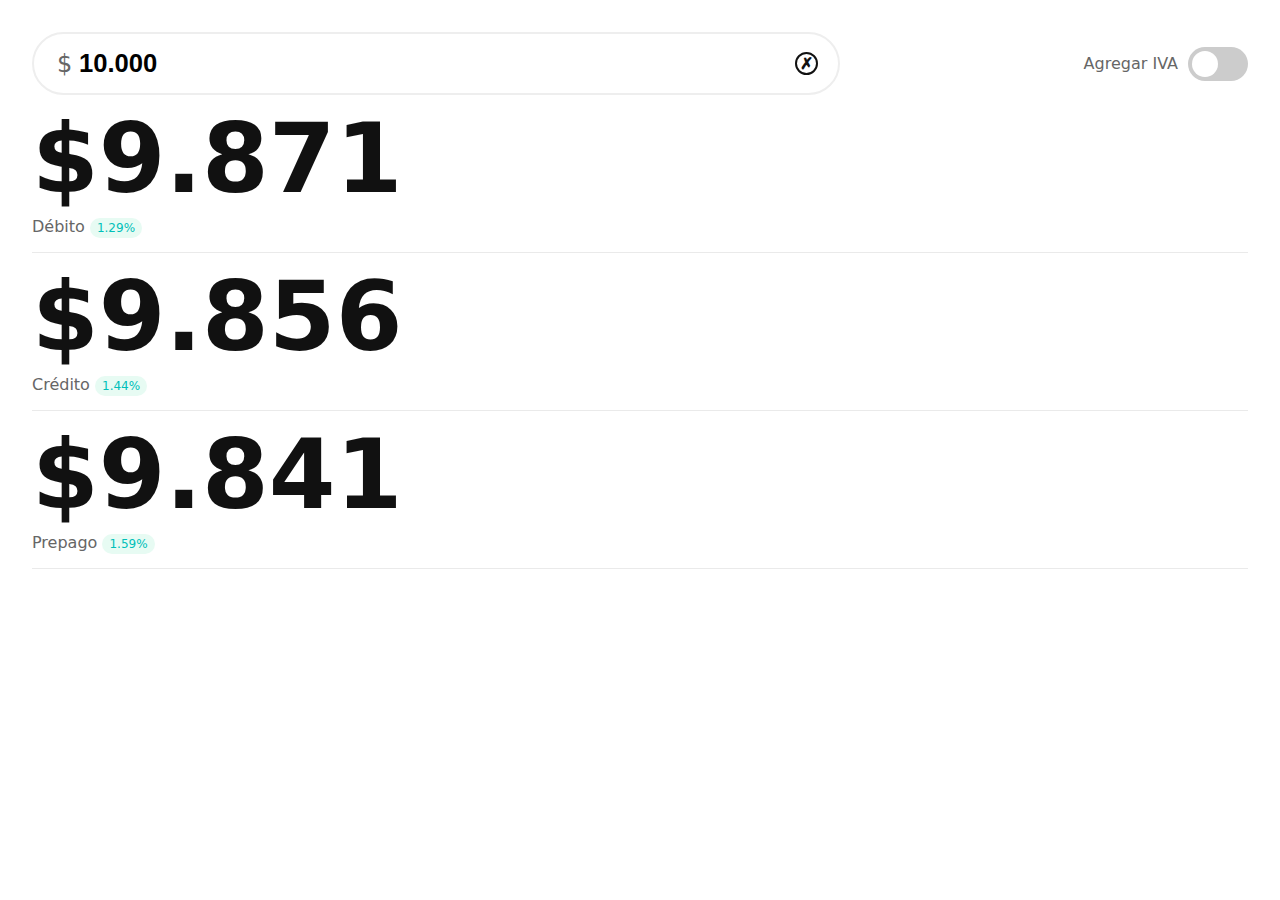
==== index.html @ 074b24e7 "Change namefile" ====
<!DOCTYPE html>
<html>
<head>
    <meta charset="utf-8">
    <title>Calculadora Comisiones</title>
    <link crossorigin="anonymous" media="all" rel="stylesheet" href="style.comm.min.css" />
    <meta name="viewport" content="width=device-width, initial-scale=1.0, maximum-scale=1.0, user-scalable=no" />
    <meta http-equiv="X-UA-Compatible" content="ie=edge" />

    <meta name="description" content="Calculadora de comisiones para Compraquí">
    <meta name="author" content="@notdarriagada">
</head>
<body>
<main role="main" id="main">
    <div class="inner-app">
        <div class="flex-form">
            <aside class="c-6">
                <label for="cost">$</label>
                <input type="text" value="" id="cost" name="cost" inputmode="decimal" oninput="setFormat('cost');fixOrder();getNum();" />
                <button type="button" class="clear">&cross;</button> 
                <!-- <button onclick="fixOrder();" class="boton-calcular">Calcular</button> -->
            </aside>
            <aside class="end-flex">
                <label for="check">Agregar IVA</label>
                <label class="switch">
                    <input type="checkbox" name="check" id="check" onclick="fixOrder();" />
                    <span class="slider round"></span>
                  </label>

            </aside>
        </div>

        <section class="resultados">
            <div>
                <h1 id="debito">$0</h1>
                <span>Débito <i id="data-debito"></i></span>
            </div>

            <div>
                <h1 id="credito">$0</h1>
                <span>Crédito <i id="data-credito"></i></span>
            </div>

            <div>
                <h1 id="prepago">$0</h1>
                <span>Prepago <i id="data-prepago"></i></span>
            </div>
        </section>
    </div>
</main>
<script src="main.comm.min.js"></script>      
</body>
</html>
---- style.comm.min.css ----
*{-webkit-box-sizing:border-box;-moz-box-sizing:border-box;box-sizing:border-box;font-weight:400}html,body,div,span,applet,object,iframe,h1,h2,h3,h4,h5,h6,p,blockquote,pre,a,abbr,acronym,address,big,cite,code,del,dfn,em,img,ins,kbd,q,s,samp,small,strike,strong,sub,sup,tt,var,b,u,i,center,dl,dt,dd,ol,ul,li,fieldset,form,label,legend,table,caption,tbody,tfoot,thead,tr,th,td,article,aside,canvas,details,embed,figure,figcaption,footer,header,hgroup,menu,nav,output,ruby,section,summary,time,mark,audio,video{margin:0;padding:0;border:0;font-size:100%;font:inherit;vertical-align:baseline}article,aside,details,figcaption,figure,footer,header,hgroup,menu,nav,section{display:block}ol,ul{list-style:none}blockquote,q{quotes:none}blockquote:before,blockquote:after,q:before,q:after{content:'';content:none}table{border-collapse:collapse;border-spacing:0}a{text-decoration:none}body{padding:2em;font-size:100%;color:#666;font-family:system-ui,-apple-system,BlinkMacSystemFont,'Segoe UI',Roboto,Oxygen,Ubuntu,Cantarell,'Open Sans','Helvetica Neue',sans-serif}h1{font-size:6rem;line-height:1;margin-bottom:10px;font-weight:600;color:#111}.resultados>*{padding:1pc 0;border-bottom:1px solid #eaeaea}#cost{padding:15px 45px;font-size:1.6rem;font-weight:600;border-radius:400px;border:2px solid #eee;position:relative;width:80%}button{padding:20px;border:none;color:#fff;border-radius:6px;background-color:#111;font-weight:600;font-size:1rem;cursor:pointer;display:inline-block;border:2px solid #111}button:hover,button:focus{color:#fff;background-color:#333;border-color:#333}span i{color:#00C0B9;background-color:#e7fbf3;padding:3px 7px;border-radius:400px;font-weight:500;font-size:12px}.flex-form{display:flex;align-items:center;justify-content:space-between;gap:4px}.p-relative{position:relative}.c-6{width:100%}.c-6 label{position:absolute;z-index:1;margin:18px 25px;font-size:1.5rem}.end-flex{display:flex;align-items:center;justify-content:end;width:20%}.end-flex .switch{margin-left:10px}.clear{width:13px;height:13px;position:absolute;display:inline-flex;align-items:center;justify-content:center;z-index:1;margin:20px -45px;border-radius:400px;padding:.6pc;color:#111;border:2px solid #111;background:none}header{padding:2pc 0}.switch{position:relative;display:inline-block;width:60px;height:34px}.switch input{opacity:0;width:0;height:0}.slider{position:absolute;cursor:pointer;top:0;left:0;right:0;bottom:0;background-color:#ccc;-webkit-transition:.4s;transition:.4s}.slider:before{position:absolute;content:"";height:26px;width:26px;left:4px;bottom:4px;background-color:#fff;-webkit-transition:.4s;transition:.4s}input:checked+.slider{background-color:#00C0B9}input:focus+.slider{box-shadow:0 0 1px #00C0B9}input:checked+.slider:before{-webkit-transform:translateX(26px);-ms-transform:translateX(26px);transform:translateX(26px)}.slider.round{border-radius:34px}.slider.round:before{border-radius:50%}
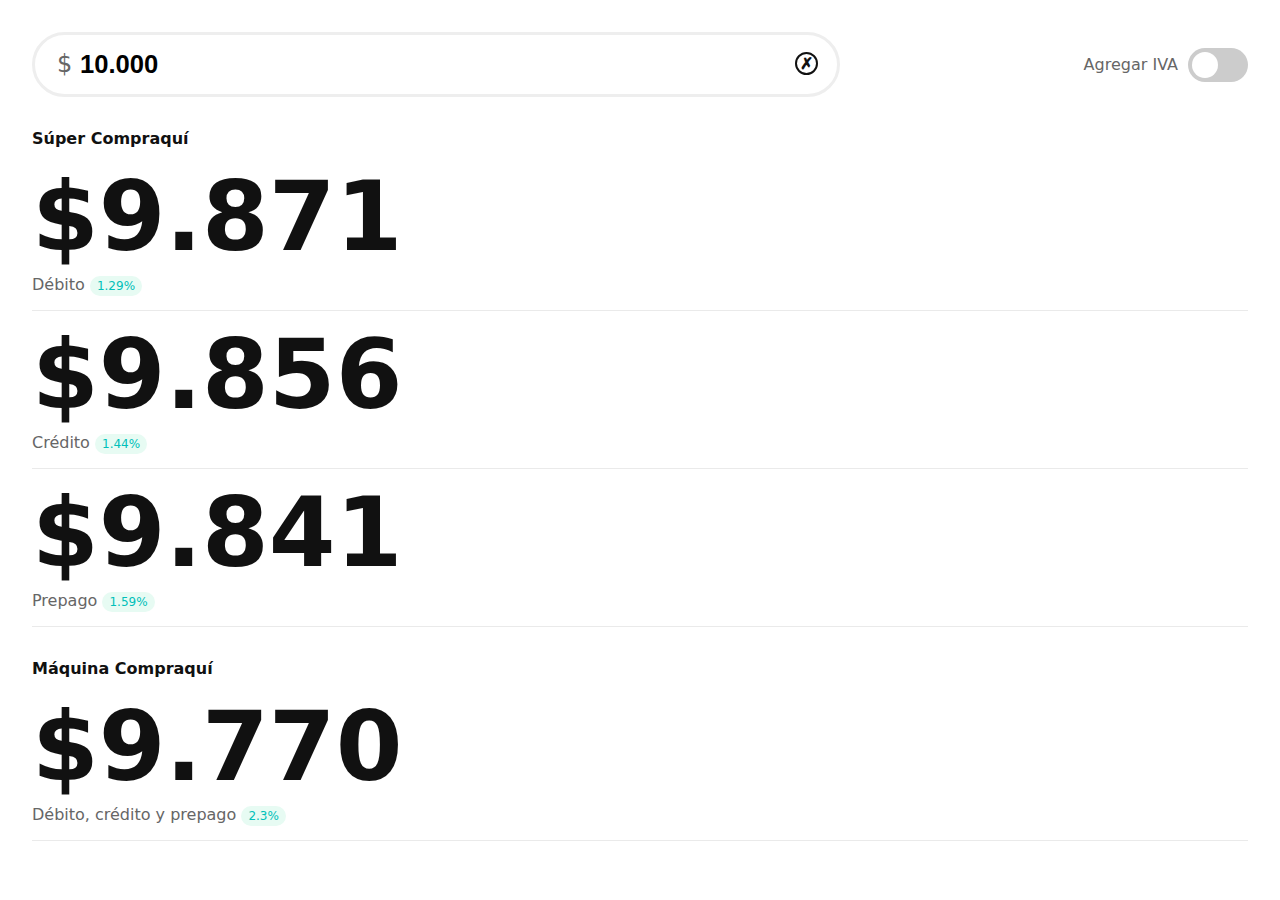
==== commit 2c5b11a9: "Funcionalidad de MPOS" ====
--- a/index.html
+++ b/index.html
@@ -17,8 +17,7 @@
             <aside class="c-6">
                 <label for="cost">$</label>
                 <input type="text" value="" id="cost" name="cost" inputmode="decimal" oninput="setFormat('cost');fixOrder();getNum();" />
-                <button type="button" class="clear">&cross;</button> 
-                <!-- <button onclick="fixOrder();" class="boton-calcular">Calcular</button> -->
+                <button type="button" class="clear">&cross;</button>
             </aside>
             <aside class="end-flex">
                 <label for="check">Agregar IVA</label>
@@ -31,6 +30,9 @@
         </div>
 
         <section class="resultados">
+
+            <h2>Súper Compraquí</h2>
+
             <div>
                 <h1 id="debito">$0</h1>
                 <span>Débito <i id="data-debito"></i></span>
@@ -45,6 +47,13 @@
                 <h1 id="prepago">$0</h1>
                 <span>Prepago <i id="data-prepago"></i></span>
             </div>
+
+            <h2>Máquina Compraquí</h2>
+
+            <div>
+                <h1 id="mpos">$0</h1>
+                <span>Débito, crédito y prepago <i id="data-mpos"></i></span>
+            </div>
         </section>
     </div>
 </main>
--- a/style.comm.min.css
+++ b/style.comm.min.css
@@ -1 +1 @@
-*{-webkit-box-sizing:border-box;-moz-box-sizing:border-box;box-sizing:border-box;font-weight:400}html,body,div,span,applet,object,iframe,h1,h2,h3,h4,h5,h6,p,blockquote,pre,a,abbr,acronym,address,big,cite,code,del,dfn,em,img,ins,kbd,q,s,samp,small,strike,strong,sub,sup,tt,var,b,u,i,center,dl,dt,dd,ol,ul,li,fieldset,form,label,legend,table,caption,tbody,tfoot,thead,tr,th,td,article,aside,canvas,details,embed,figure,figcaption,footer,header,hgroup,menu,nav,output,ruby,section,summary,time,mark,audio,video{margin:0;padding:0;border:0;font-size:100%;font:inherit;vertical-align:baseline}article,aside,details,figcaption,figure,footer,header,hgroup,menu,nav,section{display:block}ol,ul{list-style:none}blockquote,q{quotes:none}blockquote:before,blockquote:after,q:before,q:after{content:'';content:none}table{border-collapse:collapse;border-spacing:0}a{text-decoration:none}body{padding:2em;font-size:100%;color:#666;font-family:system-ui,-apple-system,BlinkMacSystemFont,'Segoe UI',Roboto,Oxygen,Ubuntu,Cantarell,'Open Sans','Helvetica Neue',sans-serif}h1{font-size:6rem;line-height:1;margin-bottom:10px;font-weight:600;color:#111}.resultados>*{padding:1pc 0;border-bottom:1px solid #eaeaea}#cost{padding:15px 45px;font-size:1.6rem;font-weight:600;border-radius:400px;border:2px solid #eee;position:relative;width:80%}button{padding:20px;border:none;color:#fff;border-radius:6px;background-color:#111;font-weight:600;font-size:1rem;cursor:pointer;display:inline-block;border:2px solid #111}button:hover,button:focus{color:#fff;background-color:#333;border-color:#333}span i{color:#00C0B9;background-color:#e7fbf3;padding:3px 7px;border-radius:400px;font-weight:500;font-size:12px}.flex-form{display:flex;align-items:center;justify-content:space-between;gap:4px}.p-relative{position:relative}.c-6{width:100%}.c-6 label{position:absolute;z-index:1;margin:18px 25px;font-size:1.5rem}.end-flex{display:flex;align-items:center;justify-content:end;width:20%}.end-flex .switch{margin-left:10px}.clear{width:13px;height:13px;position:absolute;display:inline-flex;align-items:center;justify-content:center;z-index:1;margin:20px -45px;border-radius:400px;padding:.6pc;color:#111;border:2px solid #111;background:none}header{padding:2pc 0}.switch{position:relative;display:inline-block;width:60px;height:34px}.switch input{opacity:0;width:0;height:0}.slider{position:absolute;cursor:pointer;top:0;left:0;right:0;bottom:0;background-color:#ccc;-webkit-transition:.4s;transition:.4s}.slider:before{position:absolute;content:"";height:26px;width:26px;left:4px;bottom:4px;background-color:#fff;-webkit-transition:.4s;transition:.4s}input:checked+.slider{background-color:#00C0B9}input:focus+.slider{box-shadow:0 0 1px #00C0B9}input:checked+.slider:before{-webkit-transform:translateX(26px);-ms-transform:translateX(26px);transform:translateX(26px)}.slider.round{border-radius:34px}.slider.round:before{border-radius:50%}+*{-webkit-box-sizing:border-box;-moz-box-sizing:border-box;box-sizing:border-box;font-weight:400}html,body,div,span,applet,object,iframe,h1,h2,h3,h4,h5,h6,p,blockquote,pre,a,abbr,acronym,address,big,cite,code,del,dfn,em,img,ins,kbd,q,s,samp,small,strike,strong,sub,sup,tt,var,b,u,i,center,dl,dt,dd,ol,ul,li,fieldset,form,label,legend,table,caption,tbody,tfoot,thead,tr,th,td,article,aside,canvas,details,embed,figure,figcaption,footer,header,hgroup,menu,nav,output,ruby,section,summary,time,mark,audio,video{margin:0;padding:0;border:0;font-size:100%;font:inherit;vertical-align:baseline}article,aside,details,figcaption,figure,footer,header,hgroup,menu,nav,section{display:block}ol,ul{list-style:none}blockquote,q{quotes:none}blockquote:before,blockquote:after,q:before,q:after{content:'';content:none}table{border-collapse:collapse;border-spacing:0}a{text-decoration:none}::selection{color:#fff;background-color:#111}body{padding:2em;font-size:100%;color:#666;font-family:system-ui,-apple-system,BlinkMacSystemFont,'Segoe UI',Roboto,Oxygen,Ubuntu,Cantarell,'Open Sans','Helvetica Neue',sans-serif}h1{font-size:6rem;line-height:1;margin-bottom:10px;font-weight:600;color:#111}.resultados>div{padding:1pc 0;border-bottom:1px solid #eaeaea}h2{padding:2pc 0 .3pc;font-weight:700;color:#111;display:inline-block}#cost{padding:15px 45px;font-size:1.6rem;font-weight:600;border-radius:400px;border:3px solid #eee;position:relative;width:80%}#cost:hover,#cost:focus,#cost:active{border-color:#111;outline:none}button{padding:20px;border:none;color:#fff;border-radius:6px;background-color:#111;font-weight:600;font-size:1rem;cursor:pointer;display:inline-block;border:2px solid #111}button:hover,button:focus{color:#fff;background-color:#333;border-color:#333}span i{color:#00C0B9;background-color:#e7fbf3;padding:3px 7px;border-radius:400px;font-weight:500;font-size:12px}.flex-form{display:flex;align-items:center;justify-content:space-between;gap:4px}.p-relative{position:relative}.c-6{width:100%}.c-6 label{position:absolute;z-index:1;margin:18px 25px;font-size:1.5rem}.end-flex{display:flex;align-items:center;justify-content:end;width:20%}.end-flex .switch{margin-left:10px}.clear{width:13px;height:13px;position:absolute;display:inline-flex;align-items:center;justify-content:center;z-index:1;margin:20px -45px;border-radius:400px;padding:.6pc;color:#111;border:2px solid #111;background:none}header{padding:2pc 0}.switch{position:relative;display:inline-block;width:60px;height:34px}.switch input{opacity:0;width:0;height:0}.slider{position:absolute;cursor:pointer;top:0;left:0;right:0;bottom:0;background-color:#ccc;-webkit-transition:.4s;transition:.4s}.slider:before{position:absolute;content:"";height:26px;width:26px;left:4px;bottom:4px;background-color:#fff;-webkit-transition:.4s;transition:.4s}input:checked+.slider{background-color:#00C0B9}input:focus+.slider{box-shadow:0 0 1px #00C0B9}input:checked+.slider:before{-webkit-transform:translateX(26px);-ms-transform:translateX(26px);transform:translateX(26px)}.slider.round{border-radius:34px}.slider.round:before{border-radius:50%}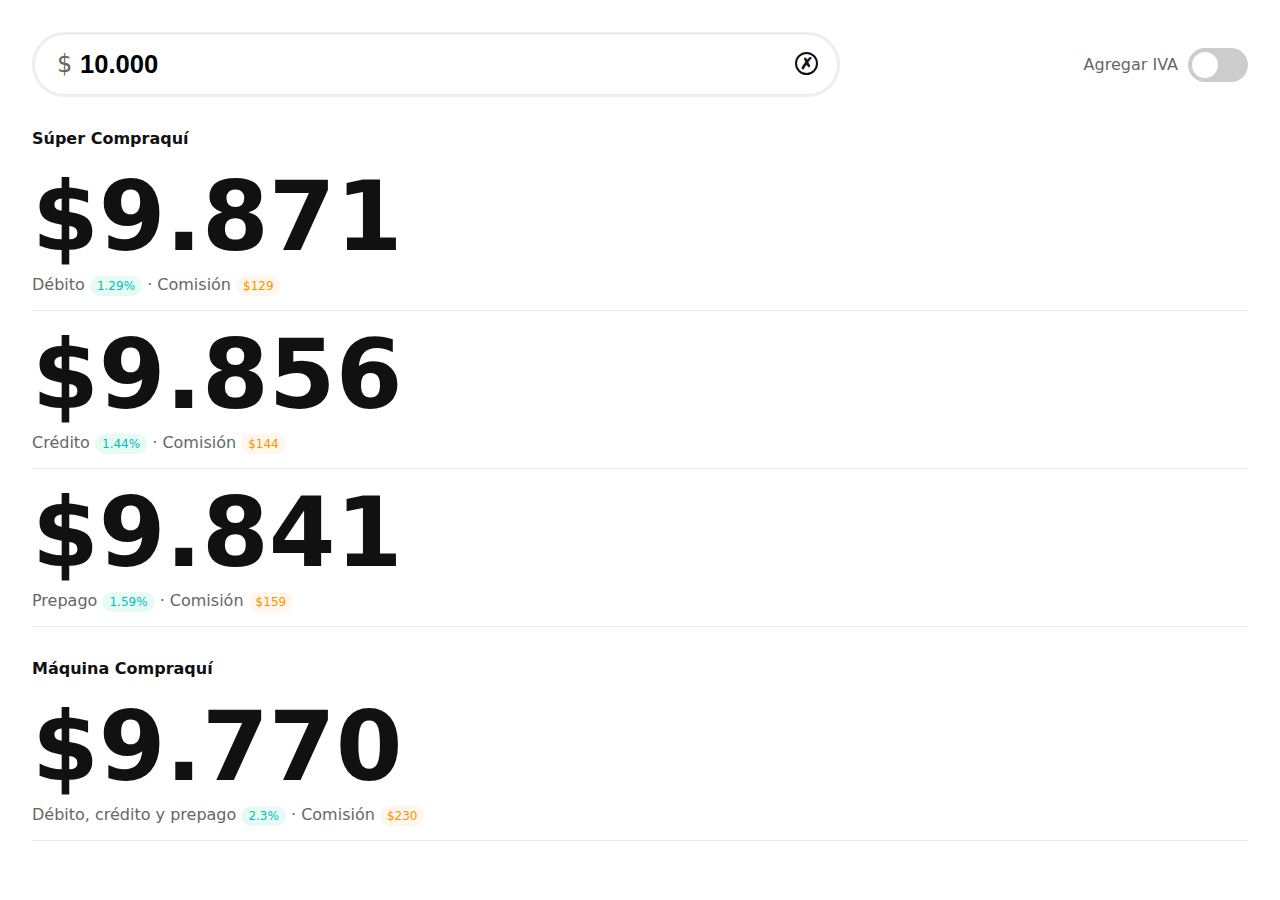
==== commit 7a61c012: "Agrego monto de comision" ====
--- a/index.html
+++ b/index.html
@@ -3,7 +3,7 @@
 <head>
     <meta charset="utf-8">
     <title>Calculadora Comisiones</title>
-    <link crossorigin="anonymous" media="all" rel="stylesheet" href="style.comm.min.css" />
+    <link media="all" rel="stylesheet" href="style.comm.css" />
     <meta name="viewport" content="width=device-width, initial-scale=1.0, maximum-scale=1.0, user-scalable=no" />
     <meta http-equiv="X-UA-Compatible" content="ie=edge" />
 
@@ -35,28 +35,28 @@
 
             <div>
                 <h1 id="debito">$0</h1>
-                <span>Débito <i id="data-debito"></i></span>
+                <span>Débito <i id="data-debito"></i> &middot; Comisión <i id="comision-debito"></i></span>
             </div>
 
             <div>
                 <h1 id="credito">$0</h1>
-                <span>Crédito <i id="data-credito"></i></span>
+                <span>Crédito <i id="data-credito"></i> &middot; Comisión <i id="comision-credito"></i></span>
             </div>
 
             <div>
                 <h1 id="prepago">$0</h1>
-                <span>Prepago <i id="data-prepago"></i></span>
+                <span>Prepago <i id="data-prepago"></i> &middot; Comisión <i id="comision-prepago"></i></span>
             </div>
 
             <h2>Máquina Compraquí</h2>
 
             <div>
                 <h1 id="mpos">$0</h1>
-                <span>Débito, crédito y prepago <i id="data-mpos"></i></span>
+                <span>Débito, crédito y prepago <i id="data-mpos"></i> &middot; Comisión <i id="comision-mpos"></i></span>
             </div>
         </section>
     </div>
 </main>
-<script src="main.comm.min.js"></script>      
+<script src="main.comm.js"></script>      
 </body>
 </html>        --- a/style.comm.css
+++ b/style.comm.css
@@ -0,0 +1,248 @@
+* { -webkit-box-sizing: border-box; -moz-box-sizing: border-box; box-sizing: border-box; font-weight: 400; }
+
+html, body, div, span, applet, object, iframe,
+h1, h2, h3, h4, h5, h6, p, blockquote, pre,
+a, abbr, acronym, address, big, cite, code,
+del, dfn, em, img, ins, kbd, q, s, samp,
+small, strike, strong, sub, sup, tt, var,
+b, u, i, center,
+dl, dt, dd, ol, ul, li,
+fieldset, form, label, legend,
+table, caption, tbody, tfoot, thead, tr, th, td,
+article, aside, canvas, details, embed, 
+figure, figcaption, footer, header, hgroup, 
+menu, nav, output, ruby, section, summary,
+time, mark, audio, video {
+	margin: 0;
+	padding: 0;
+	border: 0;
+	font-size: 100%;
+	font: inherit;
+	vertical-align: baseline;
+}
+/* HTML5 display-role reset for older browsers */
+article, aside, details, figcaption, figure, 
+footer, header, hgroup, menu, nav, section {
+	display: block;
+}
+
+ol, ul {
+	list-style: none;
+}
+blockquote, q {
+	quotes: none;
+}
+blockquote:before, blockquote:after,
+q:before, q:after {
+	content: '';
+	content: none;
+}
+table {
+	border-collapse: collapse;
+	border-spacing: 0;
+}
+
+a {
+    text-decoration: none;
+}
+
+::selection {
+  color: #fff;
+  background-color: #111;
+}
+
+
+        body {
+            padding: 2em;
+            font-size: 100%;
+            color: #666;
+            font-family: system-ui, -apple-system, BlinkMacSystemFont, 'Segoe UI', Roboto, Oxygen, Ubuntu, Cantarell, 'Open Sans', 'Helvetica Neue', sans-serif;
+        }
+
+        h1 {
+            font-size: 6rem;
+            line-height: 1;
+            margin-bottom: 10px;
+            font-weight: 600;
+            color:#111;
+        }
+
+        .resultados > div {
+            padding: 1pc 0;
+            border-bottom: 1px solid #eaeaea;
+        }
+
+        h2 {
+          padding: 2pc 0 .3pc;
+          font-weight: 700;
+          color: #111;
+          display: inline-block;
+        }
+
+        #cost {
+            padding: 15px 45px;
+            font-size: 1.6rem;
+            font-weight: 600;
+            border-radius: 400px;
+            border: 3px solid #eee;
+            position: relative;
+            width: 80%;
+        }
+
+        #cost:hover,
+        #cost:focus,
+        #cost:active {
+          border-color: #111;
+          outline: none;
+        }
+
+        button {
+            padding:20px;
+            border: none;
+            color: #fff;
+            border-radius: 6px;
+            background-color: #111;
+            font-weight: 600;
+            font-size: 1rem;
+            cursor: pointer;
+            display: inline-block;
+            border: 2px solid #111;
+        }
+
+        button:hover,
+        button:focus {
+            color: #fff;
+            background-color: #333;
+            border-color: #333;
+        }
+
+        span i {
+            color: #00C0B9;
+            background-color: #e7fbf3;
+            padding: 3px 7px;
+            border-radius: 400px;
+            font-weight: 500;
+            font-size: 12px;
+        }
+
+
+        #comision-debito,
+        #comision-credito,
+        #comision-prepago,
+        #comision-mpos {
+          color: #FF9100;
+          background-color: #FFF6EE;
+        }
+
+        .flex-form {
+            display: flex;
+            align-items: center;
+            justify-content: space-between;
+            gap: 4px;
+        }
+
+        .p-relative {
+            position: relative;
+        }
+
+        .c-6 {
+            width: 100%;
+        }
+
+        .c-6 label {
+            position: absolute;
+            z-index: 1;
+            margin: 18px 25px;
+            font-size: 1.5rem;
+        }
+
+        .end-flex {
+            display: flex;
+            align-items: center;
+            justify-content: end;
+            width: 20%;
+        }
+
+        .end-flex .switch {
+            margin-left: 10px;
+        }
+
+        .clear {
+            width: 13px;
+            height: 13px;
+            position: absolute;
+            display: inline-flex;
+            align-items: center;
+            justify-content: center;
+            z-index: 1;
+            margin: 20px -45px;
+            border-radius: 400px;
+            padding: .6pc;
+            color: #111;
+            border: 2px solid #111;
+            background: none;
+        }
+
+        header {
+            padding: 2pc 0;
+        }
+
+        .switch {
+  position: relative;
+  display: inline-block;
+  width: 60px;
+  height: 34px;
+}
+
+.switch input { 
+  opacity: 0;
+  width: 0;
+  height: 0;
+}
+
+.slider {
+  position: absolute;
+  cursor: pointer;
+  top: 0;
+  left: 0;
+  right: 0;
+  bottom: 0;
+  background-color: #ccc;
+  -webkit-transition: .4s;
+  transition: .4s;
+}
+
+.slider:before {
+  position: absolute;
+  content: "";
+  height: 26px;
+  width: 26px;
+  left: 4px;
+  bottom: 4px;
+  background-color: white;
+  -webkit-transition: .4s;
+  transition: .4s;
+}
+
+input:checked + .slider {
+  background-color: #00C0B9;
+}
+
+input:focus + .slider {
+  box-shadow: 0 0 1px #00C0B9;
+}
+
+input:checked + .slider:before {
+  -webkit-transform: translateX(26px);
+  -ms-transform: translateX(26px);
+  transform: translateX(26px);
+}
+
+/* Rounded sliders */
+.slider.round {
+  border-radius: 34px;
+}
+
+.slider.round:before {
+  border-radius: 50%;
+}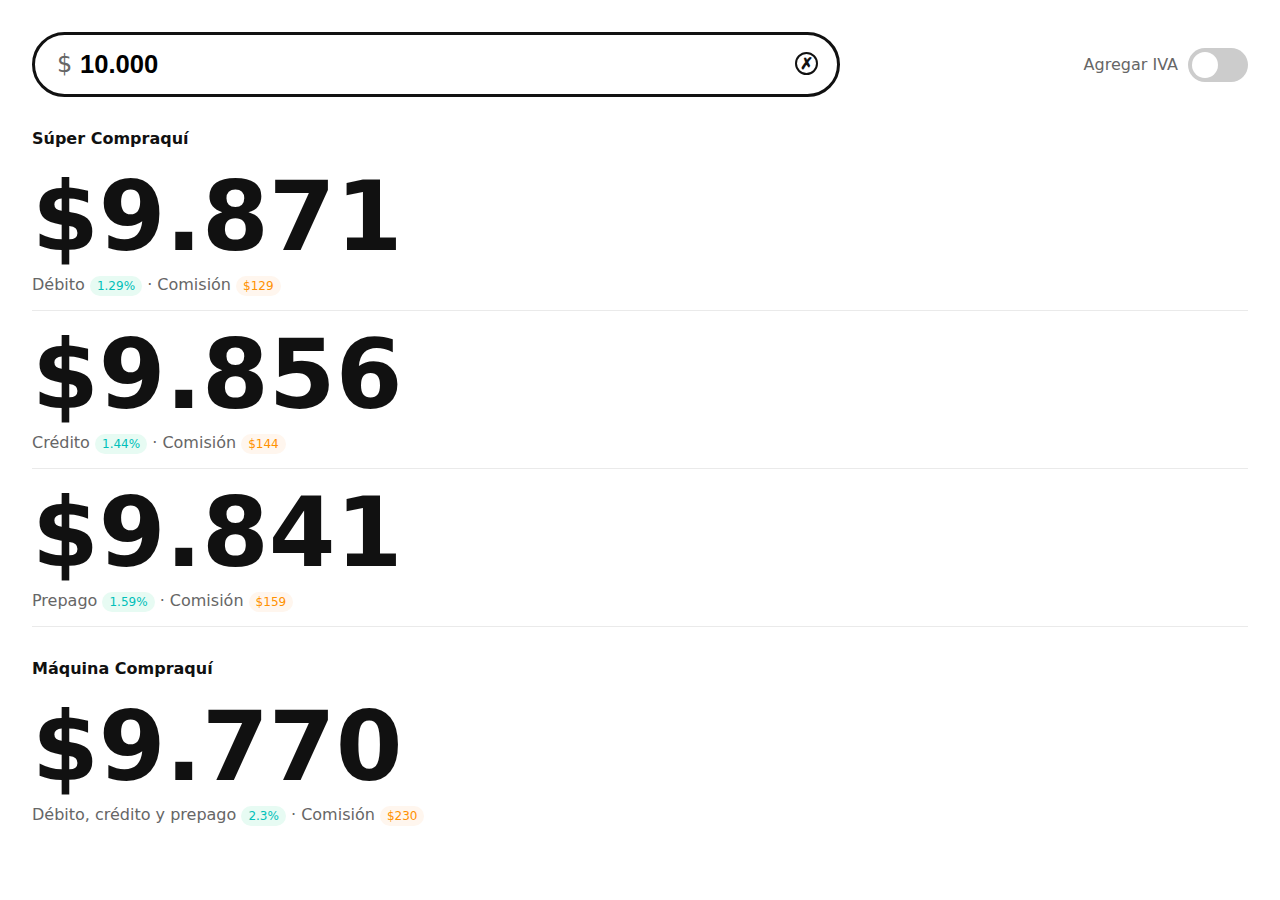
==== commit d9fae540: "Ajustes en el form" ====
--- a/index.html
+++ b/index.html
@@ -16,7 +16,7 @@
         <div class="flex-form">
             <aside class="c-6">
                 <label for="cost">$</label>
-                <input type="text" value="" id="cost" name="cost" inputmode="decimal" oninput="setFormat('cost');fixOrder();getNum();" />
+                <input type="text" value="" id="cost" name="cost" inputmode="decimal" oninput="setFormat('cost');fixOrder();getNum();" tabindex="0" autofocus />
                 <button type="button" class="clear">&cross;</button>
             </aside>
             <aside class="end-flex">
--- a/style.comm.css
+++ b/style.comm.css
@@ -72,6 +72,10 @@
             border-bottom: 1px solid #eaeaea;
         }
 
+        .resultados > div:last-child {
+          border-bottom: none;
+        }
+
         h2 {
           padding: 2pc 0 .3pc;
           font-weight: 700;
@@ -230,6 +234,7 @@
 
 input:focus + .slider {
   box-shadow: 0 0 1px #00C0B9;
+  outline: 2px solid #111;
 }
 
 input:checked + .slider:before {
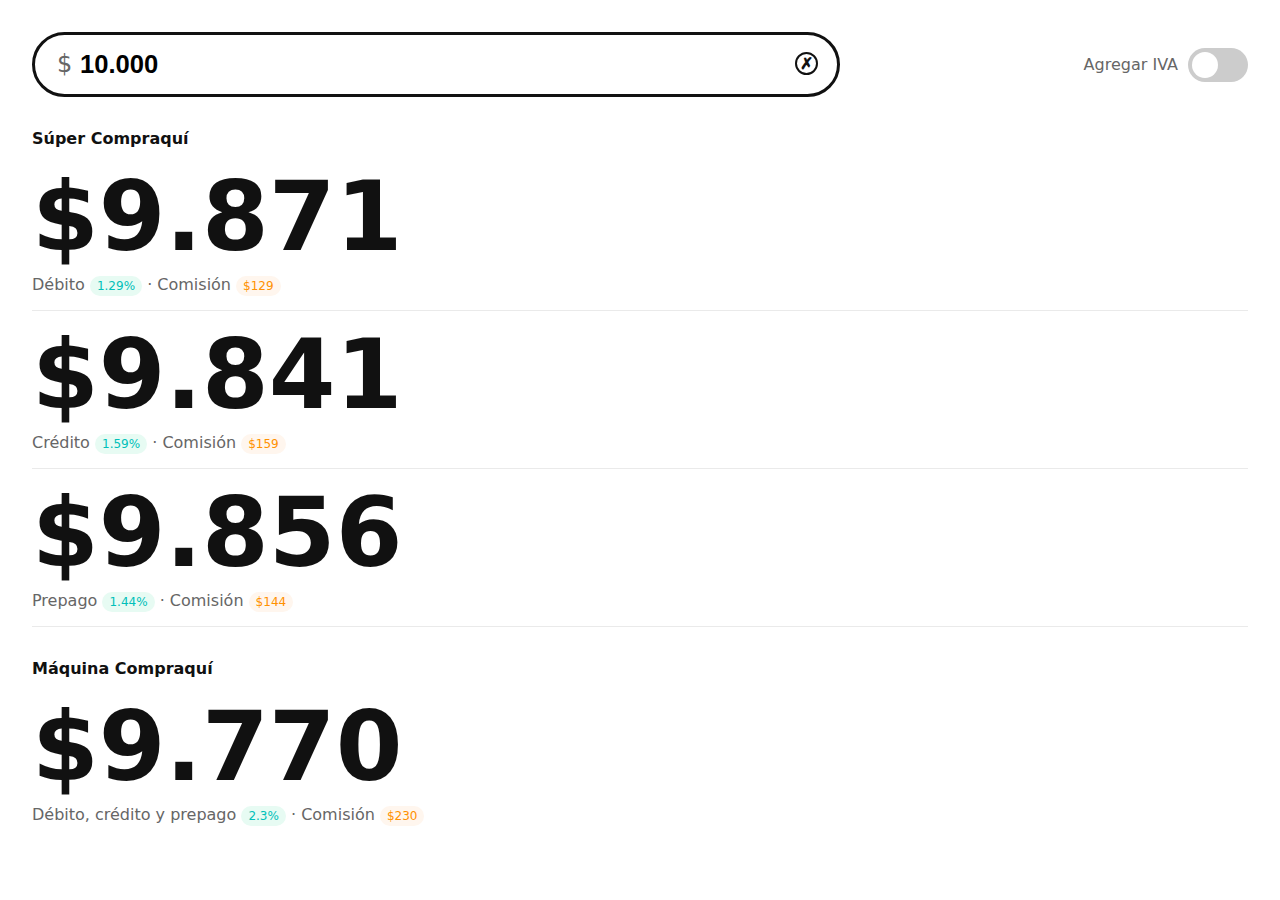
==== commit 06809576: "Favicon" ====
--- a/index.html
+++ b/index.html
@@ -6,6 +6,13 @@
     <link media="all" rel="stylesheet" href="style.comm.css" />
     <meta name="viewport" content="width=device-width, initial-scale=1.0, maximum-scale=1.0, user-scalable=no" />
     <meta http-equiv="X-UA-Compatible" content="ie=edge" />
+
+    <link rel="icon" type="image/png" href="images/favicon-96x96.png" sizes="96x96" />
+    <link rel="icon" type="image/svg+xml" href="images/favicon.svg" />
+    <link rel="shortcut icon" href="images/favicon.ico" />
+    <link rel="apple-touch-icon" sizes="180x180" href="images/apple-touch-icon.png" />
+    <meta name="apple-mobile-web-app-title" content="Calculadora Comisiones" />
+    <link rel="manifest" href="images/site.webmanifest" />
 
     <meta name="description" content="Calculadora de comisiones para Compraquí">
     <meta name="author" content="@notdarriagada">
